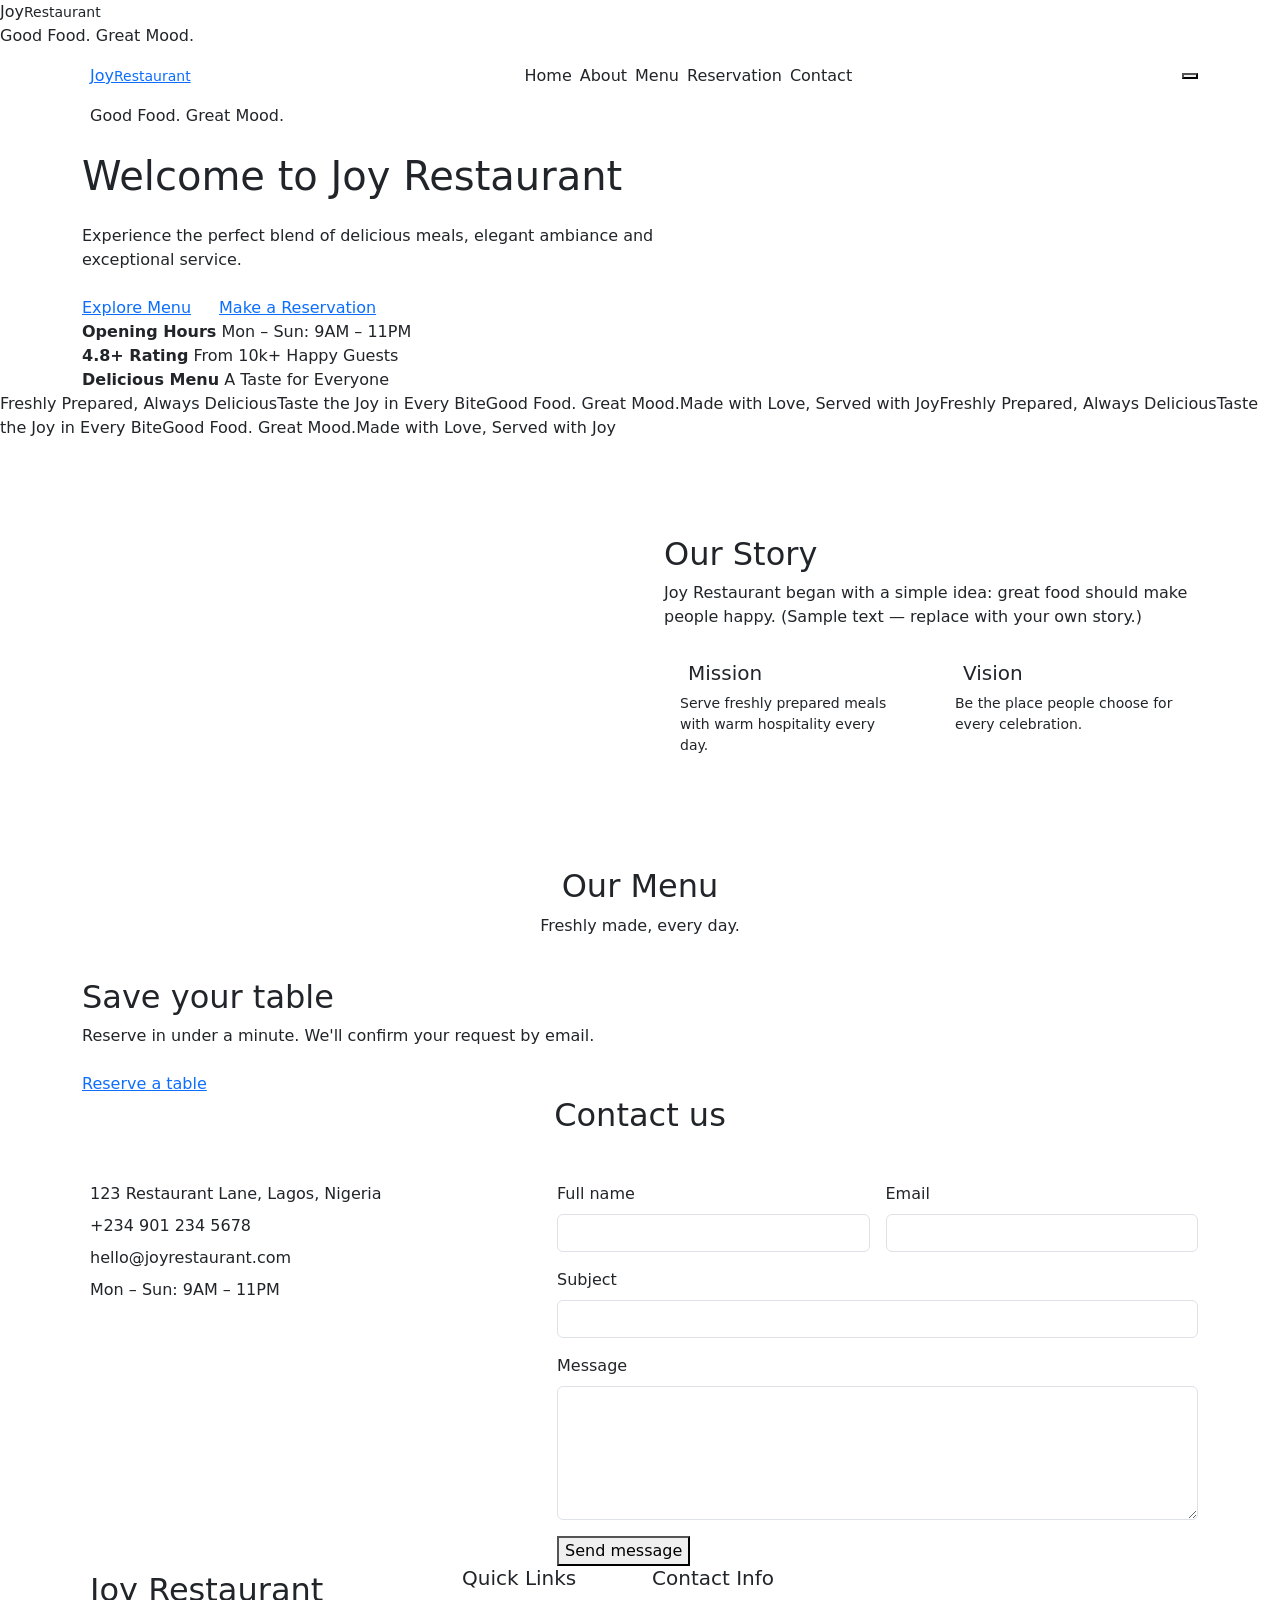
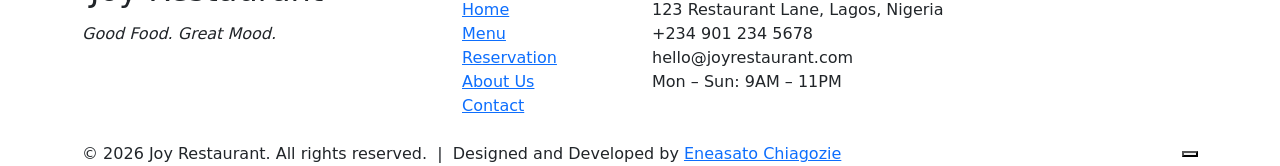
==== index.html @ 7072603d "Add files via upload" ====
<!DOCTYPE html>
<html lang="en" data-theme="dark">
<head>
<meta charset="UTF-8"><meta name="viewport" content="width=device-width, initial-scale=1">
<title>Joy Restaurant | Good Food. Great Mood.</title>
<meta name="description" content="Joy Restaurant serves freshly prepared Nigerian and continental meals in a warm, elegant setting. View our menu and reserve a table.">
<link href="https://fonts.googleapis.com/css2?family=DM+Sans:wght@400;500;700&family=Playfair+Display:ital,wght@0,600;0,800;1,700&display=swap" rel="stylesheet">
<link href="https://cdn.jsdelivr.net/npm/bootstrap@5.3.3/dist/css/bootstrap.min.css" rel="stylesheet">
<link href="https://cdn.jsdelivr.net/npm/@fortawesome/fontawesome-free@7.0.0/css/all.min.css" rel="stylesheet">
<link href="assets/css/style.css" rel="stylesheet">
</head>
<body>
<div id="preloader" role="status" aria-label="Loading"><div class="pl-inner"><div class="pl-orb"><i class="fa-solid fa-utensils"></i></div><div class="pl-word">Joy<small>Restaurant</small></div><div class="pl-bar"></div><div class="pl-tag">Good Food. Great Mood.</div></div></div>
<!-- START: PUBLIC NAVBAR -->
<nav class="joy-nav"><div class="container d-flex align-items-center justify-content-between py-2">
  <a href="index.html#home" class="brand"><i class="fa-solid fa-utensils me-2"></i>Joy<small>Restaurant</small></a>
  <ul class="navbar-nav flex-row gap-1 d-none d-lg-flex"><li class="nav-item"><a class="nav-link active" data-section="home" href="#home"><i class="fa-solid fa-house me-1"></i>Home</a></li><li class="nav-item"><a class="nav-link " data-section="about" href="#about"><i class="fa-solid fa-users me-1"></i>About</a></li><li class="nav-item"><a class="nav-link " data-section="menu" href="#menu"><i class="fa-solid fa-utensils me-1"></i>Menu</a></li><li class="nav-item"><a class="nav-link " data-section="reservation" href="reservation.html"><i class="fa-solid fa-calendar-check me-1"></i>Reservation</a></li><li class="nav-item"><a class="nav-link " data-section="contact" href="#contact"><i class="fa-solid fa-envelope me-1"></i>Contact</a></li></ul>
  <div class="d-flex gap-2">
    <button class="theme-toggle" aria-label="Toggle theme"><i class="fa-solid fa-lightbulb"></i></button>
    <button class="nav-burger d-lg-none" data-bs-toggle="offcanvas" data-bs-target="#mobileNav" aria-label="Open menu"><i class="fa-solid fa-bars"></i></button>
  </div></div></nav>
<div class="offcanvas offcanvas-end oc-panel" id="mobileNav" tabindex="-1" aria-label="Menu">
  <div class="oc-head"><a class="brand" href="index.html#home"><i class="fa-solid fa-utensils"></i>Joy<small>Restaurant</small></a>
    <button class="btn-close btn-close-white" data-bs-dismiss="offcanvas" aria-label="Close"></button></div>
  <div class="offcanvas-body d-flex flex-column"><nav class="oc-nav"><a class="oc-link active" data-section="home" href="#home"><i class="fa-solid fa-house"></i>Home<i class="fa-solid fa-chevron-right oc-arrow"></i></a><a class="oc-link " data-section="about" href="#about"><i class="fa-solid fa-users"></i>About<i class="fa-solid fa-chevron-right oc-arrow"></i></a><a class="oc-link " data-section="menu" href="#menu"><i class="fa-solid fa-utensils"></i>Menu<i class="fa-solid fa-chevron-right oc-arrow"></i></a><a class="oc-link " data-section="reservation" href="reservation.html"><i class="fa-solid fa-calendar-check"></i>Reservation<i class="fa-solid fa-chevron-right oc-arrow"></i></a><a class="oc-link " data-section="contact" href="#contact"><i class="fa-solid fa-envelope"></i>Contact<i class="fa-solid fa-chevron-right oc-arrow"></i></a></nav>
    <div class="oc-foot"><a class="btn-joy" href="reservation.html">Reserve a table</a>
      <div><i class="fa-regular fa-clock me-2 text-warning"></i>Mon – Sun: 9AM – 11PM</div><div><i class="fa-solid fa-phone me-2 text-warning"></i>+234 901 234 5678</div>
      <div class="social"><a href="#" aria-label="Facebook"><i class="fa-brands fa-facebook-f"></i></a><a href="#" aria-label="X"><i class="fa-brands fa-x-twitter"></i></a><a href="#" aria-label="Instagram"><i class="fa-brands fa-instagram"></i></a><a href="#" aria-label="YouTube"><i class="fa-brands fa-youtube"></i></a></div></div></div></div>
<!-- END: PUBLIC NAVBAR -->

<main>
<!-- HERO: put your food photo at assets/images/hero.jpg -->
<section class="hero" id="home"><div class="container"><div class="row"><div class="col-lg-7">
  <span class="tag"><i class="fa-solid fa-utensils me-2"></i>Good Food. Great Mood.</span>
  <h1 class="mt-4">Welcome to <span>Joy</span> Restaurant</h1>
  <p class="my-4">Experience the perfect blend of delicious meals, elegant ambiance and exceptional service.</p>
  <div class="d-flex flex-wrap gap-3"><a href="#menu" class="btn-joy">Explore Menu <i class="fa-solid fa-arrow-right ms-1"></i></a>
  <a href="reservation.html" class="btn-ghost"><i class="fa-solid fa-calendar-check me-2"></i>Make a Reservation</a></div>
  <!-- Demo highlights: replace with real details -->
  <div class="hero-stats"><div><i class="fa-regular fa-clock"></i><b>Opening Hours</b> Mon – Sun: 9AM – 11PM</div>
  <div><i class="fa-solid fa-star"></i><b>4.8+ Rating</b> From 10k+ Happy Guests</div>
  <div><i class="fa-solid fa-utensils"></i><b>Delicious Menu</b> A Taste for Everyone</div></div>
</div></div></div></section>
<!-- MARQUEE (track is duplicated so the loop is seamless) -->
<div class="marquee" aria-label="Promotions"><div class="marquee-track"><span>Freshly Prepared, Always Delicious</span><span><i class="fa-solid fa-star"></i></span><span>Taste the Joy in Every Bite</span><span><i class="fa-solid fa-star"></i></span><span>Good Food. Great Mood.</span><span><i class="fa-solid fa-star"></i></span><span>Made with Love, Served with Joy</span><span><i class="fa-solid fa-star"></i></span><span>Freshly Prepared, Always Delicious</span><span><i class="fa-solid fa-star"></i></span><span>Taste the Joy in Every Bite</span><span><i class="fa-solid fa-star"></i></span><span>Good Food. Great Mood.</span><span><i class="fa-solid fa-star"></i></span><span>Made with Love, Served with Joy</span><span><i class="fa-solid fa-star"></i></span></div></div>
<section id="about"><div class="container"><div class="row gy-4 gx-lg-5 align-items-center">
  <div class="col-lg-6 reveal"><div class="card-img rounded-4" style="aspect-ratio:5/4"><img src="assets/images/about.jpg" alt="Inside Joy Restaurant" loading="lazy" onerror="this.style.display='none'"></div></div>
  <div class="col-lg-6 reveal"><h2 class="sec-title">Our Story</h2>
   <p class="sec-sub">Joy Restaurant began with a simple idea: great food should make people happy. (Sample text — replace with your own story.)</p>
   <div class="row g-3"><div class="col-sm-6"><div class="card-joy p-3"><h3 class="h5"><i class="fa-solid fa-bullseye text-warning me-2"></i>Mission</h3><p class="sec-sub small mb-0">Serve freshly prepared meals with warm hospitality every day.</p></div></div>
   <div class="col-sm-6"><div class="card-joy p-3"><h3 class="h5"><i class="fa-solid fa-eye text-warning me-2"></i>Vision</h3><p class="sec-sub small mb-0">Be the place people choose for every celebration.</p></div></div></div></div>
</div></div></section>
<section id="menu" class="alt"><div class="container"><div class="text-center mb-4 reveal"><h2 class="sec-title">Our Menu</h2><p class="sec-sub">Freshly made, every day.</p><div id="menuFilters"></div></div>
  <div class="row g-4" id="menuGrid"></div><ul class="pagination justify-content-center mt-4" id="menuPager"></ul></div></section>
<section><div class="container reveal"><div class="cta-band"><h2 class="sec-title">Save your table</h2>
  <p class="mb-4">Reserve in under a minute. We'll confirm your request by email.</p><a class="btn-joy" href="reservation.html">Reserve a table</a></div></div></section>
<section id="contact" class="alt"><div class="container"><h2 class="sec-title text-center mb-5 reveal">Contact us</h2><div class="row g-4">
  <div class="col-lg-5 reveal"><ul class="list-unstyled sec-sub">
   <li class="mb-2"><i class="fa-solid fa-location-dot text-warning me-2"></i>123 Restaurant Lane, Lagos, Nigeria</li>
   <li class="mb-2"><i class="fa-solid fa-phone text-warning me-2"></i>+234 901 234 5678</li>
   <li class="mb-2"><i class="fa-solid fa-envelope text-warning me-2"></i>hello@joyrestaurant.com</li>
   <li class="mb-3"><i class="fa-regular fa-clock text-warning me-2"></i>Mon – Sun: 9AM – 11PM</li></ul>
   <!-- Replace the src with your real Google Maps embed URL -->
   <iframe class="map-frame" title="Map" loading="lazy" src="https://www.google.com/maps?q=Lagos,Nigeria&output=embed"></iframe></div>
  <div class="col-lg-7 reveal"><form id="contactForm" class="row g-3" novalidate>
   <div class="col-md-6"><label class="form-label" for="name">Full name</label><input class="form-control" id="name" name="name" type="text" ><div class="invalid-msg" data-err="name"></div></div><div class="col-md-6"><label class="form-label" for="email">Email</label><input class="form-control" id="email" name="email" type="email" ><div class="invalid-msg" data-err="email"></div></div><div class="col-12"><label class="form-label" for="subject">Subject</label><input class="form-control" id="subject" name="subject" type="text" ><div class="invalid-msg" data-err="subject"></div></div>
   <div class="col-12"><label class="form-label" for="message">Message</label><textarea class="form-control" id="message" name="message" rows="5"></textarea><div class="invalid-msg" data-err="message"></div></div>
   <div class="col-12"><button class="btn-joy" type="submit">Send message</button></div></form></div>
</div></div></section>
</main>
<!-- START: PUBLIC FOOTER -->
<div class="footer-wave on-alt" aria-hidden="true"></div>
<footer class="footer"><div class="container"><div class="row g-4">
  <div class="col-lg-4"><div class="brand fs-2 mb-2"><i class="fa-solid fa-utensils me-2"></i>Joy Restaurant</div>
    <p class="fst-italic mb-2">Good Food. Great Mood.</p>
    <p class="text-white-50">At Joy Restaurant we serve delicious meals made with passion, in a warm and elegant atmosphere.</p>
    <div class="social"><a href="#" aria-label="Facebook"><i class="fa-brands fa-facebook-f"></i></a><a href="#" aria-label="X"><i class="fa-brands fa-x-twitter"></i></a><a href="#" aria-label="Instagram"><i class="fa-brands fa-instagram"></i></a><a href="#" aria-label="YouTube"><i class="fa-brands fa-youtube"></i></a></div></div>
  <div class="col-6 col-lg-2"><h5>Quick Links</h5><ul class="list-unstyled">
    <li><a href="#home">Home</a></li><li><a href="#menu">Menu</a></li><li><a href="reservation.html">Reservation</a></li><li><a href="#about">About Us</a></li><li><a href="#contact">Contact</a></li></ul></div>
  <div class="col-lg-4"><h5>Contact Info</h5><ul class="list-unstyled">
    <li><i class="fa-solid fa-location-dot"></i>123 Restaurant Lane, Lagos, Nigeria</li>
    <li><i class="fa-solid fa-phone"></i>+234 901 234 5678</li>
    <li><i class="fa-solid fa-envelope"></i>hello@joyrestaurant.com</li>
    <li><i class="fa-regular fa-clock"></i>Mon – Sun: 9AM – 11PM</li></ul>
    <a class="btn-ghost text-white" href="#contact"><i class="fa-solid fa-location-dot me-1"></i>View on Map</a></div>
  <div class="col-lg-2 d-flex align-items-center"><p class="brand fs-3 fst-italic text-white">Dine · Relax · Enjoy</p></div>
</div>
<div class="footer-bar d-flex flex-wrap justify-content-between align-items-center gap-3">
  <span>© 2026 Joy Restaurant. All rights reserved. &nbsp;|&nbsp; Designed and Developed by
   <a class="credit" href="#" target="_blank" rel="noopener">Eneasato Chiagozie <i class="fa-solid fa-arrow-up-right-from-square small"></i></a></span>
  <button class="to-top" id="toTop" aria-label="Back to top"><i class="fa-solid fa-chevron-up"></i></button></div>
</div></footer>
<!-- END: PUBLIC FOOTER -->
<div id="toastBox" aria-live="polite"></div>
<script src="https://cdn.jsdelivr.net/npm/bootstrap@5.3.3/dist/js/bootstrap.bundle.min.js"></script>
<script src="assets/js/data.js"></script><script src="assets/js/api.js"></script><script src="assets/js/main.js"></script>
</body></html>
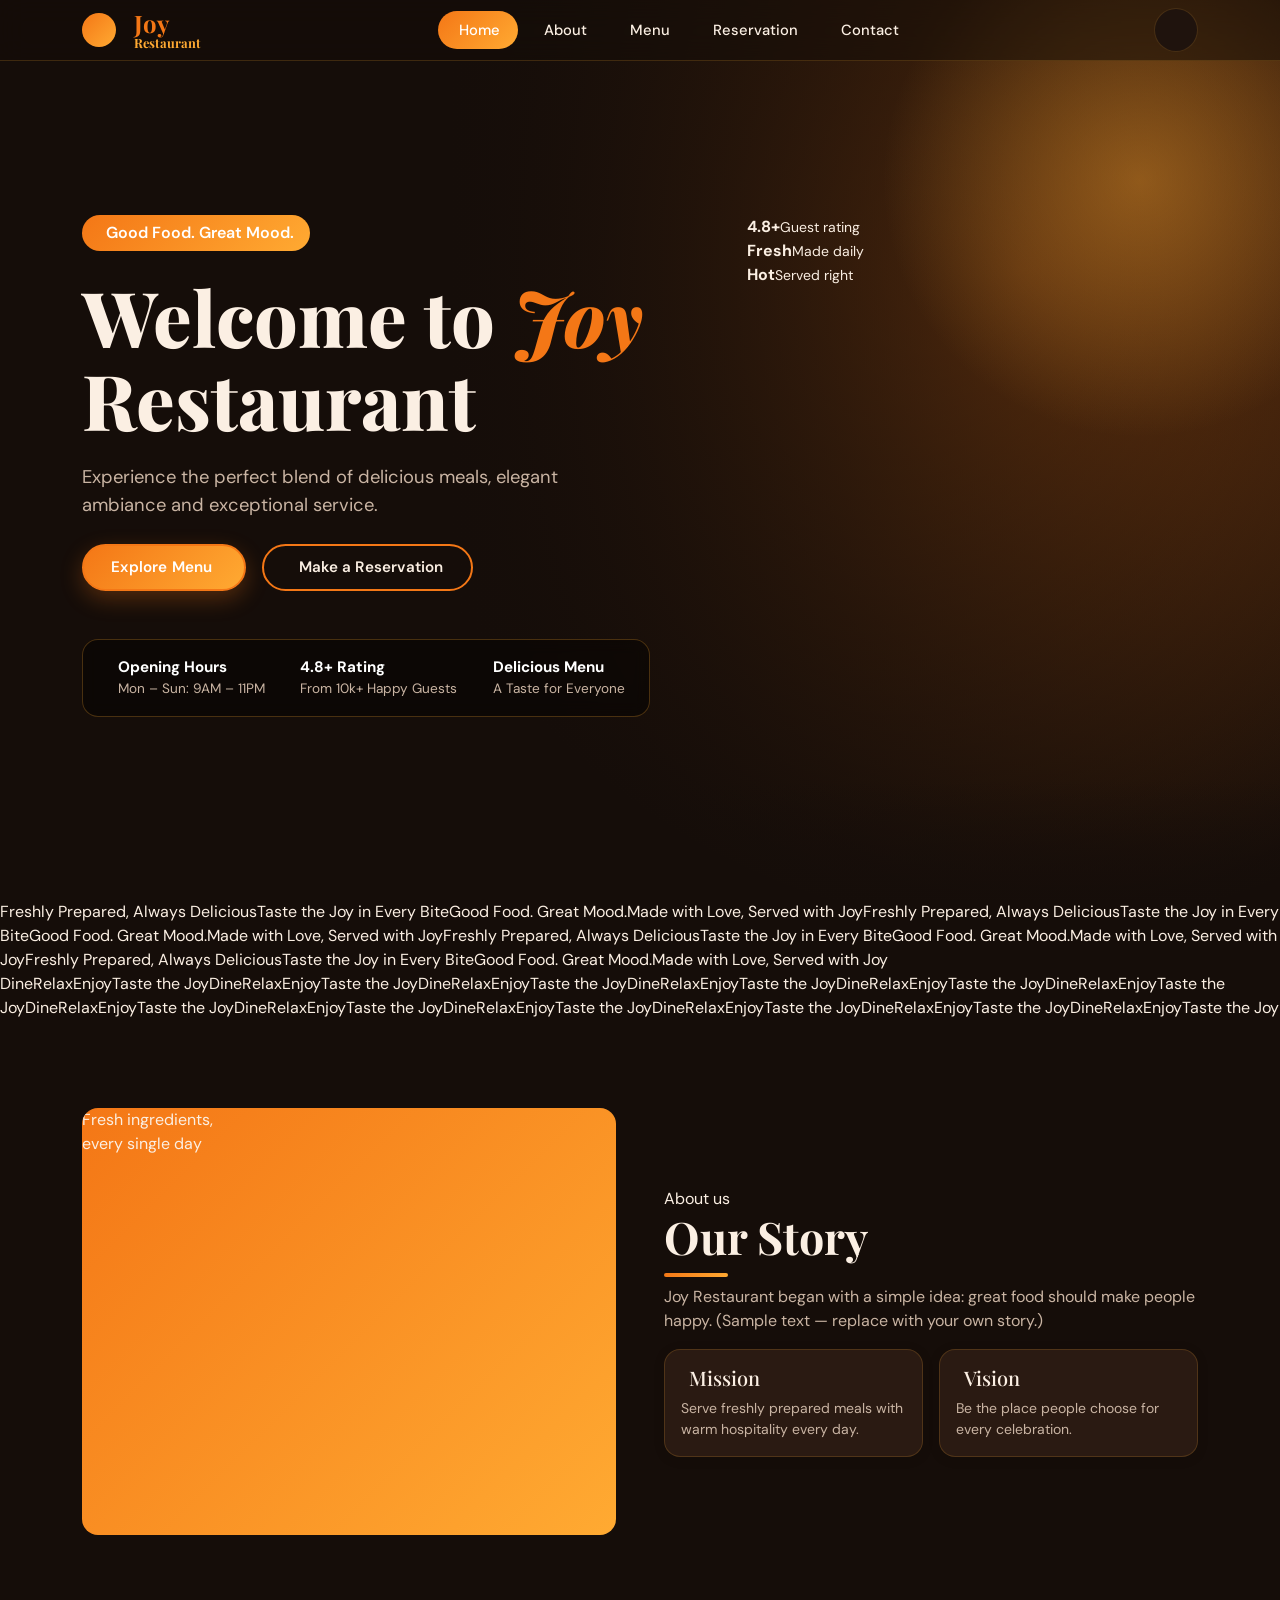
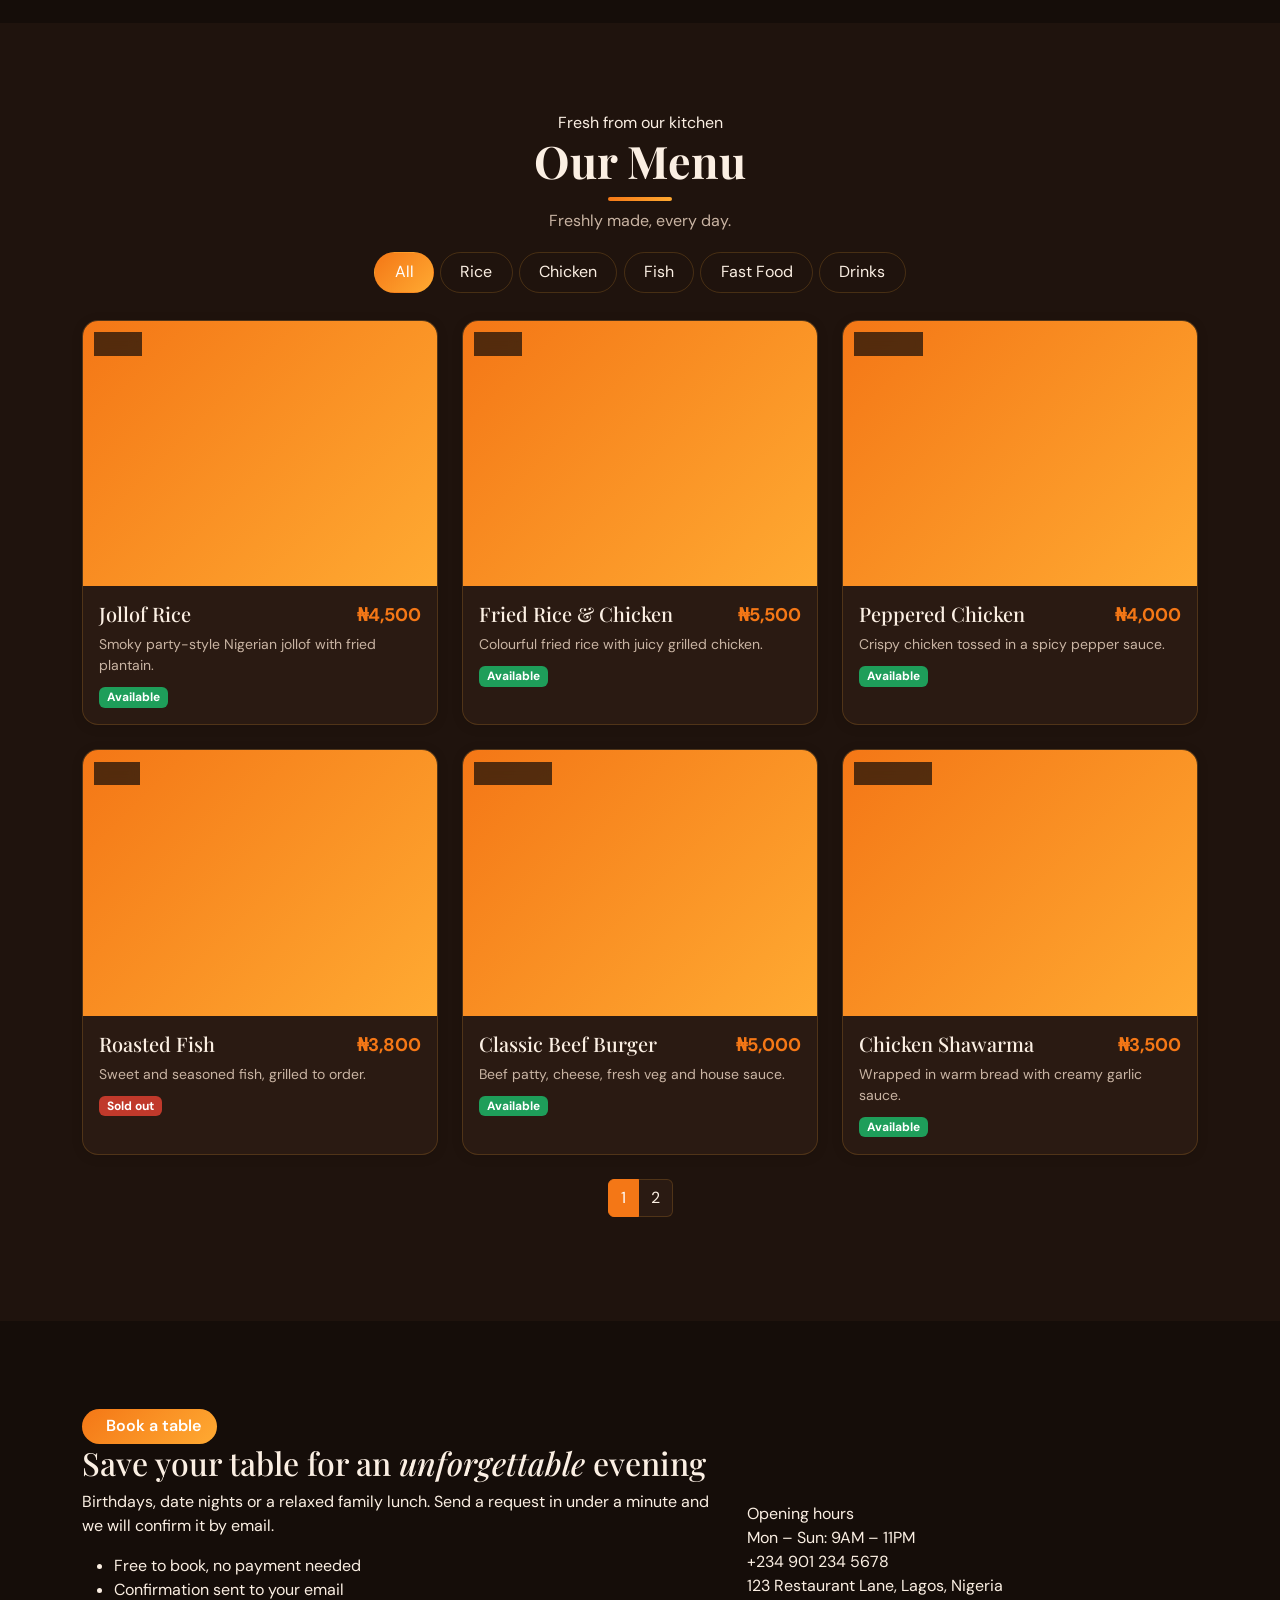
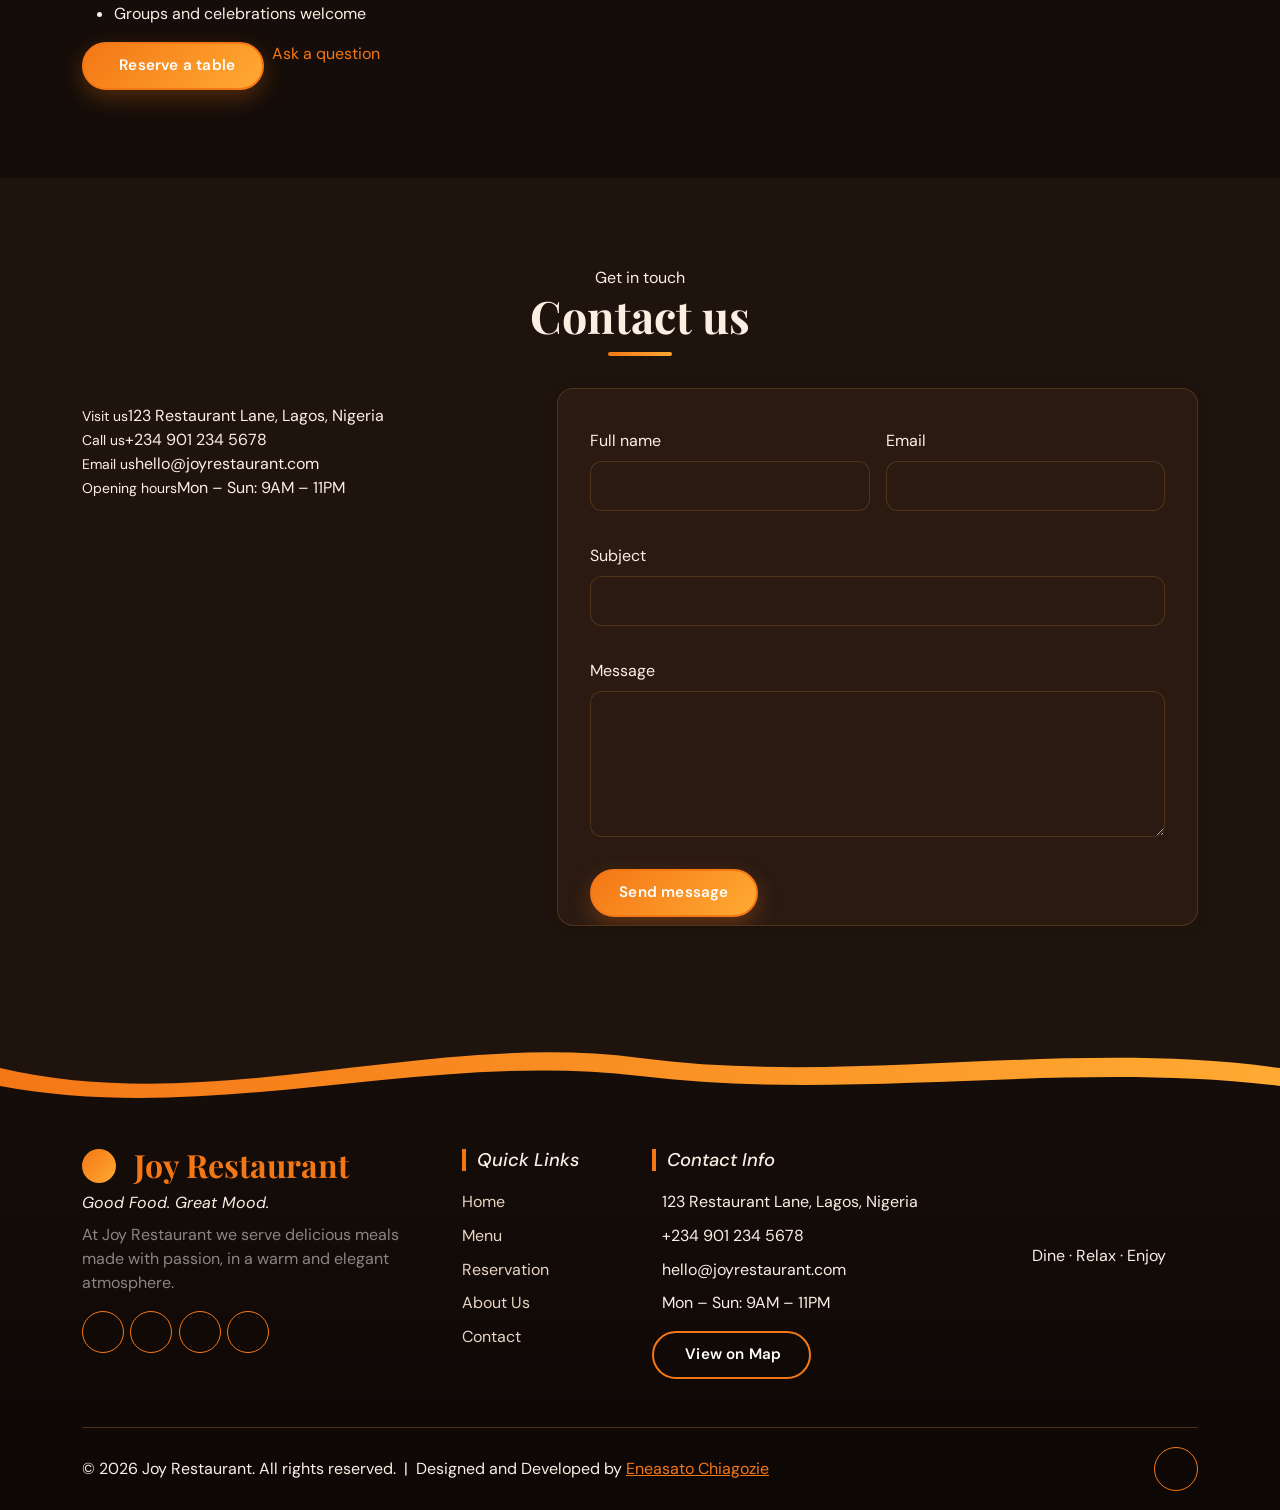
==== commit fd4c3dbe: "Add files via upload" ====
--- a/index.html
+++ b/index.html
@@ -2,6 +2,14 @@
 <html lang="en" data-theme="dark">
 <head>
 <meta charset="UTF-8"><meta name="viewport" content="width=device-width, initial-scale=1">
+<link rel="icon" type="image/svg+xml" href="assets/images/favicon.svg">
+<link rel="icon" type="image/png" sizes="32x32" href="assets/images/favicon-32.png">
+<link rel="icon" type="image/png" sizes="16x16" href="assets/images/favicon-16.png">
+<link rel="shortcut icon" href="favicon.ico">
+<link rel="apple-touch-icon" href="assets/images/apple-touch-icon.png">
+<link rel="manifest" href="assets/images/site.webmanifest">
+<meta name="theme-color" content="#F47716">
+
 <title>Joy Restaurant | Good Food. Great Mood.</title>
 <meta name="description" content="Joy Restaurant serves freshly prepared Nigerian and continental meals in a warm, elegant setting. View our menu and reserve a table.">
 <link href="https://fonts.googleapis.com/css2?family=DM+Sans:wght@400;500;700&family=Playfair+Display:ital,wght@0,600;0,800;1,700&display=swap" rel="stylesheet">
@@ -24,45 +32,65 @@
     <button class="btn-close btn-close-white" data-bs-dismiss="offcanvas" aria-label="Close"></button></div>
   <div class="offcanvas-body d-flex flex-column"><nav class="oc-nav"><a class="oc-link active" data-section="home" href="#home"><i class="fa-solid fa-house"></i>Home<i class="fa-solid fa-chevron-right oc-arrow"></i></a><a class="oc-link " data-section="about" href="#about"><i class="fa-solid fa-users"></i>About<i class="fa-solid fa-chevron-right oc-arrow"></i></a><a class="oc-link " data-section="menu" href="#menu"><i class="fa-solid fa-utensils"></i>Menu<i class="fa-solid fa-chevron-right oc-arrow"></i></a><a class="oc-link " data-section="reservation" href="reservation.html"><i class="fa-solid fa-calendar-check"></i>Reservation<i class="fa-solid fa-chevron-right oc-arrow"></i></a><a class="oc-link " data-section="contact" href="#contact"><i class="fa-solid fa-envelope"></i>Contact<i class="fa-solid fa-chevron-right oc-arrow"></i></a></nav>
     <div class="oc-foot"><a class="btn-joy" href="reservation.html">Reserve a table</a>
-      <div><i class="fa-regular fa-clock me-2 text-warning"></i>Mon – Sun: 9AM – 11PM</div><div><i class="fa-solid fa-phone me-2 text-warning"></i>+234 901 234 5678</div>
-      <div class="social"><a href="#" aria-label="Facebook"><i class="fa-brands fa-facebook-f"></i></a><a href="#" aria-label="X"><i class="fa-brands fa-x-twitter"></i></a><a href="#" aria-label="Instagram"><i class="fa-brands fa-instagram"></i></a><a href="#" aria-label="YouTube"><i class="fa-brands fa-youtube"></i></a></div></div></div></div>
+      <div><i class="fa-regular fa-clock me-2 text-warning"></i><span data-setting="hours">Mon – Sun: 9AM – 11PM</span></div><div><i class="fa-solid fa-phone me-2 text-warning"></i><span data-setting="phone">+234 901 234 5678</span></div>
+      <div class="social"><a href="#" data-social="facebook" aria-label="Facebook"><i class="fa-brands fa-facebook-f"></i></a><a href="#" data-social="x" aria-label="X"><i class="fa-brands fa-x-twitter"></i></a><a href="#" data-social="instagram" aria-label="Instagram"><i class="fa-brands fa-instagram"></i></a><a href="#" data-social="youtube" aria-label="YouTube"><i class="fa-brands fa-youtube"></i></a></div></div></div></div>
 <!-- END: PUBLIC NAVBAR -->
 
 <main>
 <!-- HERO: put your food photo at assets/images/hero.jpg -->
 <section class="hero" id="home"><div class="container"><div class="row"><div class="col-lg-7">
-  <span class="tag"><i class="fa-solid fa-utensils me-2"></i>Good Food. Great Mood.</span>
+  <span class="tag"><i class="fa-solid fa-utensils me-2"></i><span data-setting="tagline">Good Food. Great Mood.</span></span>
   <h1 class="mt-4">Welcome to <span>Joy</span> Restaurant</h1>
   <p class="my-4">Experience the perfect blend of delicious meals, elegant ambiance and exceptional service.</p>
   <div class="d-flex flex-wrap gap-3"><a href="#menu" class="btn-joy">Explore Menu <i class="fa-solid fa-arrow-right ms-1"></i></a>
   <a href="reservation.html" class="btn-ghost"><i class="fa-solid fa-calendar-check me-2"></i>Make a Reservation</a></div>
   <!-- Demo highlights: replace with real details -->
-  <div class="hero-stats"><div><i class="fa-regular fa-clock"></i><b>Opening Hours</b> Mon – Sun: 9AM – 11PM</div>
+  <div class="hero-stats"><div><i class="fa-regular fa-clock"></i><b>Opening Hours</b> <span data-setting="hours">Mon – Sun: 9AM – 11PM</span></div>
   <div><i class="fa-solid fa-star"></i><b>4.8+ Rating</b> From 10k+ Happy Guests</div>
   <div><i class="fa-solid fa-utensils"></i><b>Delicious Menu</b> A Taste for Everyone</div></div>
+</div>
+<div class="col-lg-5 d-none d-lg-block">
+  <!-- Hero visual: shows a styled plate until you add assets/images/hero-dish.png (round or transparent PNG of your best dish) -->
+  <div class="hero-visual" aria-hidden="true"><div class="hv-ring r1"></div><div class="hv-ring r2"></div>
+    <div class="hv-plate"><i class="fa-solid fa-utensils"></i><img src="assets/images/hero-dish.png" alt="" onerror="this.remove()"></div>
+    <div class="hv-chip c1"><i class="fa-solid fa-star"></i><b>4.8+</b><small>Guest rating</small></div>
+    <div class="hv-chip c2"><i class="fa-solid fa-leaf"></i><b>Fresh</b><small>Made daily</small></div>
+    <div class="hv-chip c3"><i class="fa-solid fa-fire-burner"></i><b>Hot</b><small>Served right</small></div></div></div>
+</div></div></section>
+<!-- PROMO MARQUEE: two crossing ribbons. Pure CSS; each track repeats its content so the loop never shows a gap. -->
+<div class="ribbons" aria-label="Promotions">
+  <div class="ribbon ribbon-a"><div class="ribbon-track"><span class="rb-item">Freshly Prepared, Always Delicious</span><span class="rb-dot"><i class="fa-solid fa-utensils"></i></span><span class="rb-item">Taste the Joy in Every Bite</span><span class="rb-dot"><i class="fa-solid fa-utensils"></i></span><span class="rb-item">Good Food. Great Mood.</span><span class="rb-dot"><i class="fa-solid fa-utensils"></i></span><span class="rb-item">Made with Love, Served with Joy</span><span class="rb-dot"><i class="fa-solid fa-utensils"></i></span><span class="rb-item">Freshly Prepared, Always Delicious</span><span class="rb-dot"><i class="fa-solid fa-utensils"></i></span><span class="rb-item">Taste the Joy in Every Bite</span><span class="rb-dot"><i class="fa-solid fa-utensils"></i></span><span class="rb-item">Good Food. Great Mood.</span><span class="rb-dot"><i class="fa-solid fa-utensils"></i></span><span class="rb-item">Made with Love, Served with Joy</span><span class="rb-dot"><i class="fa-solid fa-utensils"></i></span><span class="rb-item">Freshly Prepared, Always Delicious</span><span class="rb-dot"><i class="fa-solid fa-utensils"></i></span><span class="rb-item">Taste the Joy in Every Bite</span><span class="rb-dot"><i class="fa-solid fa-utensils"></i></span><span class="rb-item">Good Food. Great Mood.</span><span class="rb-dot"><i class="fa-solid fa-utensils"></i></span><span class="rb-item">Made with Love, Served with Joy</span><span class="rb-dot"><i class="fa-solid fa-utensils"></i></span><span class="rb-item">Freshly Prepared, Always Delicious</span><span class="rb-dot"><i class="fa-solid fa-utensils"></i></span><span class="rb-item">Taste the Joy in Every Bite</span><span class="rb-dot"><i class="fa-solid fa-utensils"></i></span><span class="rb-item">Good Food. Great Mood.</span><span class="rb-dot"><i class="fa-solid fa-utensils"></i></span><span class="rb-item">Made with Love, Served with Joy</span><span class="rb-dot"><i class="fa-solid fa-utensils"></i></span></div></div>
+  <div class="ribbon ribbon-b" aria-hidden="true"><div class="ribbon-track rev"><span class="rb-item">Dine</span><span class="rb-dot"><i class="fa-solid fa-utensils"></i></span><span class="rb-item">Relax</span><span class="rb-dot"><i class="fa-solid fa-utensils"></i></span><span class="rb-item">Enjoy</span><span class="rb-dot"><i class="fa-solid fa-utensils"></i></span><span class="rb-item">Taste the Joy</span><span class="rb-dot"><i class="fa-solid fa-utensils"></i></span><span class="rb-item">Dine</span><span class="rb-dot"><i class="fa-solid fa-utensils"></i></span><span class="rb-item">Relax</span><span class="rb-dot"><i class="fa-solid fa-utensils"></i></span><span class="rb-item">Enjoy</span><span class="rb-dot"><i class="fa-solid fa-utensils"></i></span><span class="rb-item">Taste the Joy</span><span class="rb-dot"><i class="fa-solid fa-utensils"></i></span><span class="rb-item">Dine</span><span class="rb-dot"><i class="fa-solid fa-utensils"></i></span><span class="rb-item">Relax</span><span class="rb-dot"><i class="fa-solid fa-utensils"></i></span><span class="rb-item">Enjoy</span><span class="rb-dot"><i class="fa-solid fa-utensils"></i></span><span class="rb-item">Taste the Joy</span><span class="rb-dot"><i class="fa-solid fa-utensils"></i></span><span class="rb-item">Dine</span><span class="rb-dot"><i class="fa-solid fa-utensils"></i></span><span class="rb-item">Relax</span><span class="rb-dot"><i class="fa-solid fa-utensils"></i></span><span class="rb-item">Enjoy</span><span class="rb-dot"><i class="fa-solid fa-utensils"></i></span><span class="rb-item">Taste the Joy</span><span class="rb-dot"><i class="fa-solid fa-utensils"></i></span><span class="rb-item">Dine</span><span class="rb-dot"><i class="fa-solid fa-utensils"></i></span><span class="rb-item">Relax</span><span class="rb-dot"><i class="fa-solid fa-utensils"></i></span><span class="rb-item">Enjoy</span><span class="rb-dot"><i class="fa-solid fa-utensils"></i></span><span class="rb-item">Taste the Joy</span><span class="rb-dot"><i class="fa-solid fa-utensils"></i></span><span class="rb-item">Dine</span><span class="rb-dot"><i class="fa-solid fa-utensils"></i></span><span class="rb-item">Relax</span><span class="rb-dot"><i class="fa-solid fa-utensils"></i></span><span class="rb-item">Enjoy</span><span class="rb-dot"><i class="fa-solid fa-utensils"></i></span><span class="rb-item">Taste the Joy</span><span class="rb-dot"><i class="fa-solid fa-utensils"></i></span><span class="rb-item">Dine</span><span class="rb-dot"><i class="fa-solid fa-utensils"></i></span><span class="rb-item">Relax</span><span class="rb-dot"><i class="fa-solid fa-utensils"></i></span><span class="rb-item">Enjoy</span><span class="rb-dot"><i class="fa-solid fa-utensils"></i></span><span class="rb-item">Taste the Joy</span><span class="rb-dot"><i class="fa-solid fa-utensils"></i></span><span class="rb-item">Dine</span><span class="rb-dot"><i class="fa-solid fa-utensils"></i></span><span class="rb-item">Relax</span><span class="rb-dot"><i class="fa-solid fa-utensils"></i></span><span class="rb-item">Enjoy</span><span class="rb-dot"><i class="fa-solid fa-utensils"></i></span><span class="rb-item">Taste the Joy</span><span class="rb-dot"><i class="fa-solid fa-utensils"></i></span><span class="rb-item">Dine</span><span class="rb-dot"><i class="fa-solid fa-utensils"></i></span><span class="rb-item">Relax</span><span class="rb-dot"><i class="fa-solid fa-utensils"></i></span><span class="rb-item">Enjoy</span><span class="rb-dot"><i class="fa-solid fa-utensils"></i></span><span class="rb-item">Taste the Joy</span><span class="rb-dot"><i class="fa-solid fa-utensils"></i></span><span class="rb-item">Dine</span><span class="rb-dot"><i class="fa-solid fa-utensils"></i></span><span class="rb-item">Relax</span><span class="rb-dot"><i class="fa-solid fa-utensils"></i></span><span class="rb-item">Enjoy</span><span class="rb-dot"><i class="fa-solid fa-utensils"></i></span><span class="rb-item">Taste the Joy</span><span class="rb-dot"><i class="fa-solid fa-utensils"></i></span><span class="rb-item">Dine</span><span class="rb-dot"><i class="fa-solid fa-utensils"></i></span><span class="rb-item">Relax</span><span class="rb-dot"><i class="fa-solid fa-utensils"></i></span><span class="rb-item">Enjoy</span><span class="rb-dot"><i class="fa-solid fa-utensils"></i></span><span class="rb-item">Taste the Joy</span><span class="rb-dot"><i class="fa-solid fa-utensils"></i></span><span class="rb-item">Dine</span><span class="rb-dot"><i class="fa-solid fa-utensils"></i></span><span class="rb-item">Relax</span><span class="rb-dot"><i class="fa-solid fa-utensils"></i></span><span class="rb-item">Enjoy</span><span class="rb-dot"><i class="fa-solid fa-utensils"></i></span><span class="rb-item">Taste the Joy</span><span class="rb-dot"><i class="fa-solid fa-utensils"></i></span></div></div>
+</div>
+<section id="about"><div class="container"><div class="row gy-4 gx-lg-5 align-items-center">
+  <div class="col-lg-6 reveal"><div class="card-img rounded-4" style="aspect-ratio:5/4"><img src="assets/images/about.jpg" alt="Inside Joy Restaurant" loading="lazy" onerror="this.style.display='none'"><div class="about-badge"><i class="fa-solid fa-leaf"></i><span>Fresh ingredients,<br>every single day</span></div></div></div>
+  <div class="col-lg-6 reveal"><span class="eyebrow">About us</span><h2 class="sec-title">Our Story</h2>
+   <p class="sec-sub" data-setting="story">Joy Restaurant began with a simple idea: great food should make people happy. (Sample text — replace with your own story.)</p>
+   <div class="row g-3"><div class="col-sm-6"><div class="card-joy p-3"><h3 class="h5"><i class="fa-solid fa-bullseye text-warning me-2"></i>Mission</h3><p class="sec-sub small mb-0" data-setting="mission">Serve freshly prepared meals with warm hospitality every day.</p></div></div>
+   <div class="col-sm-6"><div class="card-joy p-3"><h3 class="h5"><i class="fa-solid fa-eye text-warning me-2"></i>Vision</h3><p class="sec-sub small mb-0" data-setting="vision">Be the place people choose for every celebration.</p></div></div></div></div>
+</div></div></section>
+<section id="menu" class="alt"><div class="container"><div class="text-center mb-4 reveal"><span class="eyebrow">Fresh from our kitchen</span><h2 class="sec-title">Our Menu</h2><p class="sec-sub">Freshly made, every day.</p><div id="menuFilters"></div></div>
+  <div class="row g-4" id="menuGrid"></div><ul class="pagination justify-content-center mt-4" id="menuPager"></ul></div></section>
+<!-- RESERVE A TABLE -->
+<section id="reserve" class="reserve-sec"><div class="container reveal"><div class="reserve-card"><div class="row align-items-center g-4">
+  <div class="col-lg-7"><span class="tag"><i class="fa-regular fa-calendar-check me-2"></i>Book a table</span>
+    <h2 class="rs-title">Save your table for an <em>unforgettable</em> evening</h2>
+    <p class="rs-text">Birthdays, date nights or a relaxed family lunch. Send a request in under a minute and we will confirm it by email.</p>
+    <ul class="rs-points"><li><i class="fa-solid fa-circle-check"></i>Free to book, no payment needed</li><li><i class="fa-solid fa-circle-check"></i>Confirmation sent to your email</li><li><i class="fa-solid fa-circle-check"></i>Groups and celebrations welcome</li></ul>
+    <div class="d-flex flex-wrap gap-2"><a class="btn-joy" href="reservation.html"><i class="fa-solid fa-calendar-check me-2"></i>Reserve a table</a><a class="btn-ghost-light" href="#contact">Ask a question</a></div></div>
+  <div class="col-lg-5"><div class="rs-glass"><div class="rs-label">Opening hours</div><div class="rs-hours" data-setting="hours">Mon – Sun: 9AM – 11PM</div>
+    <div class="rs-row"><i class="fa-solid fa-phone"></i><span data-setting="phone">+234 901 234 5678</span></div>
+    <div class="rs-row"><i class="fa-solid fa-location-dot"></i><span data-setting="address">123 Restaurant Lane, Lagos, Nigeria</span></div></div></div>
 </div></div></div></section>
-<!-- MARQUEE (track is duplicated so the loop is seamless) -->
-<div class="marquee" aria-label="Promotions"><div class="marquee-track"><span>Freshly Prepared, Always Delicious</span><span><i class="fa-solid fa-star"></i></span><span>Taste the Joy in Every Bite</span><span><i class="fa-solid fa-star"></i></span><span>Good Food. Great Mood.</span><span><i class="fa-solid fa-star"></i></span><span>Made with Love, Served with Joy</span><span><i class="fa-solid fa-star"></i></span><span>Freshly Prepared, Always Delicious</span><span><i class="fa-solid fa-star"></i></span><span>Taste the Joy in Every Bite</span><span><i class="fa-solid fa-star"></i></span><span>Good Food. Great Mood.</span><span><i class="fa-solid fa-star"></i></span><span>Made with Love, Served with Joy</span><span><i class="fa-solid fa-star"></i></span></div></div>
-<section id="about"><div class="container"><div class="row gy-4 gx-lg-5 align-items-center">
-  <div class="col-lg-6 reveal"><div class="card-img rounded-4" style="aspect-ratio:5/4"><img src="assets/images/about.jpg" alt="Inside Joy Restaurant" loading="lazy" onerror="this.style.display='none'"></div></div>
-  <div class="col-lg-6 reveal"><h2 class="sec-title">Our Story</h2>
-   <p class="sec-sub">Joy Restaurant began with a simple idea: great food should make people happy. (Sample text — replace with your own story.)</p>
-   <div class="row g-3"><div class="col-sm-6"><div class="card-joy p-3"><h3 class="h5"><i class="fa-solid fa-bullseye text-warning me-2"></i>Mission</h3><p class="sec-sub small mb-0">Serve freshly prepared meals with warm hospitality every day.</p></div></div>
-   <div class="col-sm-6"><div class="card-joy p-3"><h3 class="h5"><i class="fa-solid fa-eye text-warning me-2"></i>Vision</h3><p class="sec-sub small mb-0">Be the place people choose for every celebration.</p></div></div></div></div>
-</div></div></section>
-<section id="menu" class="alt"><div class="container"><div class="text-center mb-4 reveal"><h2 class="sec-title">Our Menu</h2><p class="sec-sub">Freshly made, every day.</p><div id="menuFilters"></div></div>
-  <div class="row g-4" id="menuGrid"></div><ul class="pagination justify-content-center mt-4" id="menuPager"></ul></div></section>
-<section><div class="container reveal"><div class="cta-band"><h2 class="sec-title">Save your table</h2>
-  <p class="mb-4">Reserve in under a minute. We'll confirm your request by email.</p><a class="btn-joy" href="reservation.html">Reserve a table</a></div></div></section>
-<section id="contact" class="alt"><div class="container"><h2 class="sec-title text-center mb-5 reveal">Contact us</h2><div class="row g-4">
-  <div class="col-lg-5 reveal"><ul class="list-unstyled sec-sub">
-   <li class="mb-2"><i class="fa-solid fa-location-dot text-warning me-2"></i>123 Restaurant Lane, Lagos, Nigeria</li>
-   <li class="mb-2"><i class="fa-solid fa-phone text-warning me-2"></i>+234 901 234 5678</li>
-   <li class="mb-2"><i class="fa-solid fa-envelope text-warning me-2"></i>hello@joyrestaurant.com</li>
-   <li class="mb-3"><i class="fa-regular fa-clock text-warning me-2"></i>Mon – Sun: 9AM – 11PM</li></ul>
+<section id="contact" class="alt"><div class="container"><div class="text-center"><span class="eyebrow">Get in touch</span></div><h2 class="sec-title text-center mb-5 reveal">Contact us</h2><div class="row g-4">
+  <div class="col-lg-5 reveal"><div class="contact-tiles">
+   <div class="ct"><i class="fa-solid fa-location-dot"></i><div><small>Visit us</small><span data-setting="address">123 Restaurant Lane, Lagos, Nigeria</span></div></div>
+   <div class="ct"><i class="fa-solid fa-phone"></i><div><small>Call us</small><span data-setting="phone">+234 901 234 5678</span></div></div>
+   <div class="ct"><i class="fa-solid fa-envelope"></i><div><small>Email us</small><span data-setting="email">hello@joyrestaurant.com</span></div></div>
+   <div class="ct"><i class="fa-regular fa-clock"></i><div><small>Opening hours</small><span data-setting="hours">Mon – Sun: 9AM – 11PM</span></div></div></div>
    <!-- Replace the src with your real Google Maps embed URL -->
-   <iframe class="map-frame" title="Map" loading="lazy" src="https://www.google.com/maps?q=Lagos,Nigeria&output=embed"></iframe></div>
-  <div class="col-lg-7 reveal"><form id="contactForm" class="row g-3" novalidate>
+   <iframe class="map-frame" data-map title="Map" loading="lazy" src="https://www.google.com/maps?q=Lagos,Nigeria&output=embed"></iframe></div>
+  <div class="col-lg-7 reveal"><form id="contactForm" class="row g-3 card-joy p-3 p-sm-4" novalidate>
    <div class="col-md-6"><label class="form-label" for="name">Full name</label><input class="form-control" id="name" name="name" type="text" ><div class="invalid-msg" data-err="name"></div></div><div class="col-md-6"><label class="form-label" for="email">Email</label><input class="form-control" id="email" name="email" type="email" ><div class="invalid-msg" data-err="email"></div></div><div class="col-12"><label class="form-label" for="subject">Subject</label><input class="form-control" id="subject" name="subject" type="text" ><div class="invalid-msg" data-err="subject"></div></div>
    <div class="col-12"><label class="form-label" for="message">Message</label><textarea class="form-control" id="message" name="message" rows="5"></textarea><div class="invalid-msg" data-err="message"></div></div>
    <div class="col-12"><button class="btn-joy" type="submit">Send message</button></div></form></div>
@@ -72,18 +100,18 @@
 <div class="footer-wave on-alt" aria-hidden="true"></div>
 <footer class="footer"><div class="container"><div class="row g-4">
   <div class="col-lg-4"><div class="brand fs-2 mb-2"><i class="fa-solid fa-utensils me-2"></i>Joy Restaurant</div>
-    <p class="fst-italic mb-2">Good Food. Great Mood.</p>
+    <p class="fst-italic mb-2" data-setting="tagline">Good Food. Great Mood.</p>
     <p class="text-white-50">At Joy Restaurant we serve delicious meals made with passion, in a warm and elegant atmosphere.</p>
-    <div class="social"><a href="#" aria-label="Facebook"><i class="fa-brands fa-facebook-f"></i></a><a href="#" aria-label="X"><i class="fa-brands fa-x-twitter"></i></a><a href="#" aria-label="Instagram"><i class="fa-brands fa-instagram"></i></a><a href="#" aria-label="YouTube"><i class="fa-brands fa-youtube"></i></a></div></div>
+    <div class="social"><a href="#" data-social="facebook" aria-label="Facebook"><i class="fa-brands fa-facebook-f"></i></a><a href="#" data-social="x" aria-label="X"><i class="fa-brands fa-x-twitter"></i></a><a href="#" data-social="instagram" aria-label="Instagram"><i class="fa-brands fa-instagram"></i></a><a href="#" data-social="youtube" aria-label="YouTube"><i class="fa-brands fa-youtube"></i></a></div></div>
   <div class="col-6 col-lg-2"><h5>Quick Links</h5><ul class="list-unstyled">
     <li><a href="#home">Home</a></li><li><a href="#menu">Menu</a></li><li><a href="reservation.html">Reservation</a></li><li><a href="#about">About Us</a></li><li><a href="#contact">Contact</a></li></ul></div>
   <div class="col-lg-4"><h5>Contact Info</h5><ul class="list-unstyled">
-    <li><i class="fa-solid fa-location-dot"></i>123 Restaurant Lane, Lagos, Nigeria</li>
-    <li><i class="fa-solid fa-phone"></i>+234 901 234 5678</li>
-    <li><i class="fa-solid fa-envelope"></i>hello@joyrestaurant.com</li>
-    <li><i class="fa-regular fa-clock"></i>Mon – Sun: 9AM – 11PM</li></ul>
+    <li><i class="fa-solid fa-location-dot"></i><span data-setting="address">123 Restaurant Lane, Lagos, Nigeria</span></li>
+    <li><i class="fa-solid fa-phone"></i><span data-setting="phone">+234 901 234 5678</span></li>
+    <li><i class="fa-solid fa-envelope"></i><span data-setting="email">hello@joyrestaurant.com</span></li>
+    <li><i class="fa-regular fa-clock"></i><span data-setting="hours">Mon – Sun: 9AM – 11PM</span></li></ul>
     <a class="btn-ghost text-white" href="#contact"><i class="fa-solid fa-location-dot me-1"></i>View on Map</a></div>
-  <div class="col-lg-2 d-flex align-items-center"><p class="brand fs-3 fst-italic text-white">Dine · Relax · Enjoy</p></div>
+  <div class="col-lg-2 d-flex align-items-center"><p class="foot-motto">Dine · Relax · Enjoy</p></div>
 </div>
 <div class="footer-bar d-flex flex-wrap justify-content-between align-items-center gap-3">
   <span>© 2026 Joy Restaurant. All rights reserved. &nbsp;|&nbsp; Designed and Developed by
@@ -93,5 +121,5 @@
 <!-- END: PUBLIC FOOTER -->
 <div id="toastBox" aria-live="polite"></div>
 <script src="https://cdn.jsdelivr.net/npm/bootstrap@5.3.3/dist/js/bootstrap.bundle.min.js"></script>
-<script src="assets/js/data.js"></script><script src="assets/js/api.js"></script><script src="assets/js/main.js"></script>
+<script src="assets/js/data.js"></script><script src="assets/js/api.js"></script><script src="assets/js/main.js"></script><script src="assets/js/site-settings.js"></script>
 </body></html>
--- a/assets/css/style.css
+++ b/assets/css/style.css
@@ -0,0 +1,180 @@
+/* ===== JOY RESTAURANT — GLOBAL STYLES ===== */
+/* 1. Design tokens (brand colours, fonts, radii) */
+:root{--orange:#F47716;--amber:#FFAA32;--gold:#FFD166;--brown:#271711;
+--grad:linear-gradient(135deg,var(--orange),var(--amber));--r:16px;
+--font-head:'Playfair Display',serif;--font-body:'DM Sans',sans-serif}
+/* 2. Themes: dark is default, light overrides the variables */
+[data-theme=dark]{--bg:#150d09;--bg2:#1f130d;--card:#2a1a12;--text:#fbefe3;--muted:#c9b4a3;--line:rgba(255,170,50,.18)}
+[data-theme=light]{--bg:#fff8f0;--bg2:#fdeedd;--card:#fff;--text:#271711;--muted:#6f5a4c;--line:rgba(244,119,22,.2)}
+html{scroll-behavior:smooth}
+body{background:var(--bg);color:var(--text);font-family:var(--font-body);transition:background .3s,color .3s}
+h1,h2,h3,h4,.brand{font-family:var(--font-head)}
+a{text-decoration:none}
+/* 3. Custom scrollbar (slim, orange accent, works on both themes) */
+*{scrollbar-width:thin;scrollbar-color:var(--orange) var(--bg2)}
+::-webkit-scrollbar{width:10px;height:10px}::-webkit-scrollbar-track{background:var(--bg2)}
+::-webkit-scrollbar-thumb{background:var(--grad);border-radius:10px;transition:.3s}
+::-webkit-scrollbar-thumb:hover{background:var(--orange)}
+:focus-visible{outline:3px solid var(--gold);outline-offset:2px}
+/* 4. Buttons — CTA circle-fill hover grows from bottom centre */
+.btn-joy{position:relative;overflow:hidden;z-index:0;border:2px solid var(--orange);color:#fff;background:var(--grad);
+border-radius:50px;padding:.75rem 1.7rem;font-weight:600;transition:color .4s;display:inline-block}
+.btn-joy::before{content:"";position:absolute;left:50%;bottom:0;width:0;height:0;border-radius:50%;background:var(--brown);
+transform:translate(-50%,50%);transition:width .5s,padding-bottom .5s;z-index:-1}
+.btn-joy:hover::before{width:320%;padding-bottom:320%}
+.btn-joy:hover{color:var(--gold)}
+.btn-ghost{border:2px solid var(--orange);color:var(--text);border-radius:50px;padding:.75rem 1.7rem;font-weight:600;transition:.3s;display:inline-block;background:transparent}
+.btn-ghost:hover{background:var(--orange);color:#fff}
+/* 5. Navbar (glass) */
+.joy-nav{position:fixed;inset:0 0 auto;z-index:1030;backdrop-filter:blur(14px);background:rgba(21,13,9,.55);border-bottom:1px solid var(--line);transition:.3s}
+[data-theme=light] .joy-nav{background:rgba(255,248,240,.75)}
+.joy-nav.scrolled{box-shadow:0 8px 30px rgba(0,0,0,.25)}
+.joy-nav .nav-link{color:var(--text);border-radius:50px;padding:.5rem 1.1rem!important;transition:.3s}
+.joy-nav .nav-link.active,.joy-nav .nav-link:hover{background:var(--grad);color:#fff}
+.brand{font-weight:700;font-size:1.5rem;color:var(--orange);line-height:1}.brand small{display:block;font-size:.8rem;color:var(--amber)}
+.theme-toggle,.nav-burger{border:1px solid var(--line);background:var(--bg2);color:var(--amber);border-radius:50px;width:44px;height:44px}
+.offcanvas{background:var(--bg);color:var(--text)}
+/* 6. Hero — dish image goes in assets/images/hero.jpg; gradient shows until then */
+.hero{min-height:100vh;display:flex;align-items:center;padding:7rem 0 5rem;position:relative;overflow:hidden;color:#fbefe3;
+background:linear-gradient(90deg,#150d09 35%,rgba(21,13,9,.3)),url(../images/hero.jpg) center/cover,radial-gradient(circle at 80% 30%,rgba(244,119,22,.55),transparent 55%),#150d09}
+.hero h1{font-size:clamp(2.6rem,7vw,5rem);font-weight:800}.hero h1 span{color:var(--orange);font-style:italic}
+.hero p{color:#c9b4a3;max-width:30rem;font-size:1.15rem}
+.tag{display:inline-block;background:var(--grad);color:#fff;border-radius:50px;padding:.35rem 1rem;font-weight:600}
+.hero-stats{display:flex;flex-wrap:wrap;gap:1.5rem;margin-top:3rem;padding:1rem 1.5rem;border:1px solid rgba(255,170,50,.25);border-radius:var(--r);background:rgba(0,0,0,.4);backdrop-filter:blur(8px);width:fit-content}
+.hero-stats i{color:var(--orange);font-size:1.6rem;margin-right:.6rem}
+.hero .btn-ghost{color:#fbefe3}
+/* 7. Marquee (pure CSS, duplicated track for a seamless loop) */
+.marquee{background:var(--grad);color:#fff;overflow:hidden;padding:.9rem 0;white-space:nowrap}
+.marquee-track{display:inline-flex;gap:2rem;animation:scroll 28s linear infinite}
+.marquee:hover .marquee-track{animation-play-state:paused}
+.marquee-track span{font-family:var(--font-head);font-size:clamp(1rem,2.5vw,1.4rem);font-weight:600}
+@keyframes scroll{to{transform:translateX(-50%)}}
+/* 8. Sections, cards */
+section{padding:5rem 0}.alt{background:var(--bg2)}
+.sec-title{font-size:clamp(2rem,4vw,2.8rem);font-weight:700}.sec-sub{color:var(--muted)}
+.card-joy{background:var(--card);border:1px solid var(--line);border-radius:var(--r);overflow:hidden;height:100%;transition:transform .3s,box-shadow .3s}
+.card-joy:hover{transform:translateY(-6px);box-shadow:0 14px 40px rgba(244,119,22,.25)}
+.card-img{aspect-ratio:4/3;overflow:hidden;background:var(--grad)}/* clips the zoomed image */
+.card-img img{width:100%;height:100%;object-fit:cover;transition:transform .6s}
+.card-joy:hover .card-img img{transform:scale(1.12)}
+.price{color:var(--orange);font-weight:700;font-size:1.15rem}
+.badge-ok{background:#1e9e5a}.badge-no{background:#c0392b}
+.filter-btn{border:1px solid var(--line);background:transparent;color:var(--text);border-radius:50px;padding:.45rem 1.2rem;margin:.2rem;transition:.3s}
+.filter-btn.active,.filter-btn:hover{background:var(--grad);color:#fff;border-color:transparent}
+.page-link{background:var(--card);color:var(--text);border-color:var(--line)}.active>.page-link{background:var(--orange);border-color:var(--orange)}
+#menuGrid{transition:opacity .25s}#menuGrid.fading{opacity:0}
+.cta-band{background:linear-gradient(120deg,rgba(39,23,17,.85),rgba(244,119,22,.85)),url(../images/reservation.jpg) center/cover,var(--grad);color:#fff;border-radius:24px;padding:4rem 2rem;text-align:center}
+/* 9. Forms */
+.form-control,.form-select{background:var(--card);color:var(--text);border:1px solid var(--line);border-radius:12px;padding:.75rem 1rem}
+.form-control:focus,.form-select:focus{background:var(--card);color:var(--text);border-color:var(--orange);box-shadow:0 0 0 .25rem rgba(244,119,22,.25)}
+.invalid-msg{color:#ff6b5e;font-size:.85rem;min-height:1.1rem}
+/* 10. Footer (always dark, matching the design) */
+.footer{background:linear-gradient(180deg,#150d09,#0d0705);color:#fbefe3;padding:5rem 0 0;border-top:4px solid var(--orange)}
+.footer h5{font-style:italic;border-left:4px solid var(--orange);padding-left:.7rem;margin-bottom:1.2rem}
+.footer a{color:#e8d5c4;transition:.3s}.footer a:hover{color:var(--amber)}
+.footer li{margin-bottom:.6rem}.footer li i{color:var(--orange);margin-right:.6rem}
+.social a{display:inline-grid;place-items:center;width:42px;height:42px;border:1px solid var(--orange);border-radius:50%;margin-right:.4rem}
+.social a:hover{background:var(--orange);color:#fff}
+.footer-bar{border-top:1px solid rgba(255,170,50,.25);margin-top:3rem;padding:1.2rem 0}
+.footer-bar a.credit{color:var(--orange);text-decoration:underline}
+.to-top{width:44px;height:44px;border-radius:50%;border:1px solid var(--orange);background:transparent;color:var(--orange)}
+.map-frame{border:0;width:100%;height:100%;min-height:260px;border-radius:var(--r)}
+/* 11. Toasts, preloader, skeleton, reveal */
+#toastBox{position:fixed;top:1rem;right:1rem;z-index:2000;display:grid;gap:.5rem;max-width:calc(100vw - 2rem)}
+.toast-joy{color:#fff;padding:.8rem 1.2rem;border-radius:12px;box-shadow:0 8px 24px rgba(0,0,0,.3);animation:tin .35s;transition:.3s}
+.toast-joy.success{background:#1e9e5a}.toast-joy.error{background:#d64545}.toast-joy.info{background:#2f7bd8}
+@keyframes tin{from{opacity:0;transform:translateX(40px)}}
+.toast-joy.out{opacity:0;transform:translateX(40px)}
+#preloader{position:fixed;inset:0;z-index:3000;background:#150d09;display:grid;place-items:center;transition:opacity .5s,visibility .5s;text-align:center;color:var(--orange)}
+#preloader.done{opacity:0;visibility:hidden}
+.ring{width:70px;height:70px;border-radius:50%;border:5px solid rgba(255,170,50,.2);border-top-color:var(--orange);animation:spin 1s linear infinite;margin:1rem auto 0}
+@keyframes spin{to{transform:rotate(360deg)}}
+.skeleton{background:linear-gradient(90deg,var(--card) 25%,var(--bg2) 50%,var(--card) 75%);background-size:200% 100%;animation:shine 1.3s infinite;border-radius:var(--r);height:320px}
+@keyframes shine{to{background-position:-200% 0}}
+.reveal{opacity:0;transform:translateY(28px);transition:opacity .7s,transform .7s}.reveal.in{opacity:1;transform:none}
+@media(prefers-reduced-motion:reduce){*{animation:none!important;transition:none!important;scroll-behavior:auto!important}.reveal{opacity:1;transform:none}}
+/* 12. Success page */
+.success-wrap{min-height:100vh;display:grid;place-items:center;background:radial-gradient(circle at 50% 0,var(--orange),var(--brown) 70%);padding:2rem;color:#fff;position:relative;overflow:hidden}
+.check{width:96px;height:96px;border-radius:50%;background:var(--grad);display:grid;place-items:center;font-size:2.6rem;margin:auto;animation:pop .6s}
+@keyframes pop{from{transform:scale(0)}70%{transform:scale(1.15)}}
+.dot{position:absolute;top:0;width:8px;height:8px;border-radius:50%;background:var(--gold);animation:fall linear infinite;opacity:.8}
+@keyframes fall{from{transform:translateY(-10vh)}to{transform:translateY(110vh)}}
+[data-theme=light] .btn-close-white{filter:none}
+
+/* ===== 13. POLISH LAYER — responsive type, mobile buttons, preloader, offcanvas, premium touches ===== */
+/* Fluid base size: rem-based Bootstrap text scales with the screen */
+html{font-size:15px}@media(min-width:576px){html{font-size:16px}}
+section{padding:clamp(3rem,8vw,5.5rem) 0}
+.sec-title{font-size:clamp(1.7rem,5.5vw,2.8rem);position:relative;padding-bottom:.9rem;line-height:1.15}
+.sec-title::after{content:"";position:absolute;left:0;bottom:0;width:64px;height:4px;border-radius:4px;background:var(--grad)}/* accent underline, echoes the swoosh in the hero design */
+.text-center .sec-title::after,.sec-title.text-center::after{left:50%;transform:translateX(-50%)}
+.cta-band .sec-title::after{background:#fff}
+/* Buttons: refined everywhere, smaller on phones */
+.btn-joy,.btn-ghost{font-size:.95rem;letter-spacing:.2px;line-height:1.3;text-align:center}
+.btn-joy{box-shadow:0 8px 22px rgba(244,119,22,.28)}
+@media(max-width:575.98px){.btn-joy,.btn-ghost{font-size:.85rem;padding:.55rem 1.15rem}.form-control,.form-select{padding:.6rem .85rem;font-size:.92rem}.form-label{font-size:.85rem;margin-bottom:.25rem}
+ .brand{font-size:1.25rem}.theme-toggle,.nav-burger{width:38px;height:38px;font-size:.9rem}#toastBox{left:1rem;right:1rem;top:.8rem}.card-joy h3{font-size:1rem}}
+.brand i{display:inline-grid;place-items:center;width:34px;height:34px;border-radius:50%;background:var(--grad);color:#fff;font-size:.8rem;margin-right:.55rem;vertical-align:middle}
+.joy-nav .nav-link{font-size:.92rem;font-weight:500}
+/* Hero */
+.hero h1{font-size:clamp(2.1rem,9vw,4.8rem);line-height:1.08}
+.hero p{font-size:clamp(.95rem,2.6vw,1.15rem)}
+.hero::before{content:"";position:absolute;width:560px;height:560px;right:-140px;top:-100px;border-radius:50%;background:radial-gradient(circle,rgba(255,170,50,.38),transparent 65%);animation:floaty 9s ease-in-out infinite}
+.hero::after{content:"";position:absolute;inset:auto 0 0;height:120px;background:linear-gradient(transparent,rgba(21,13,9,.85))}
+.hero .container{position:relative;z-index:1}
+@keyframes floaty{50%{transform:translateY(28px)}}
+.hero-stats>div{display:grid;grid-template-columns:auto 1fr;column-gap:.7rem;align-items:center;font-size:.85rem;color:#c9b4a3}
+.hero-stats i{grid-row:1/3;margin:0}.hero-stats b{color:#fff;font-size:.95rem}
+@media(max-width:575.98px){.hero-stats{grid-template-columns:1fr;display:grid;gap:.7rem;padding:.8rem 1rem;width:100%;margin-top:2rem}.hero-stats i{font-size:1.15rem}.tag{font-size:.8rem}}
+/* Cards: category chip over the image */
+.card-img{position:relative}
+.chip{position:absolute;top:.7rem;left:.7rem;background:rgba(21,13,9,.72);color:var(--gold);backdrop-filter:blur(6px);border-radius:50px;padding:.2rem .75rem;font-size:.72rem;font-weight:600}
+.card-joy{box-shadow:0 2px 12px rgba(0,0,0,.12)}
+/* Footer wave (matches the design picture) */
+.footer-wave{height:clamp(40px,7vw,80px);margin-bottom:-1px;background:url("data:image/svg+xml,%3Csvg xmlns='http://www.w3.org/2000/svg' viewBox='0 0 1440 80' preserveAspectRatio='none'%3E%3Cdefs%3E%3ClinearGradient id='g'%3E%3Cstop offset='0' stop-color='%23F47716'/%3E%3Cstop offset='1' stop-color='%23FFAA32'/%3E%3C/linearGradient%3E%3C/defs%3E%3Cpath fill='url(%23g)' d='M0 38C240 88 480 0 720 28S1200 8 1440 38V80H0Z'/%3E%3Cpath fill='%23150d09' d='M0 56C240 96 480 20 720 46S1200 30 1440 56V80H0Z'/%3E%3C/svg%3E") center/100% 100% no-repeat}
+.footer-wave.on-alt{background-color:var(--bg2)}
+.footer{border-top:0;padding-top:2.5rem}
+.footer h5{font-size:1.15rem}
+@media(max-width:575.98px){.footer-bar{font-size:.8rem}}
+/* Preloader — branded mark, spinning gradient ring, progress sweep */
+#preloader{background:radial-gradient(circle at 50% 42%,rgba(244,119,22,.3),transparent 55%),#150d09}
+.pl-inner{text-align:center;animation:plIn .8s both}
+@keyframes plIn{from{opacity:0;transform:translateY(14px)}}
+.pl-orb{position:relative;width:104px;height:104px;margin:0 auto}
+.pl-orb::before{content:"";position:absolute;inset:0;border-radius:50%;background:conic-gradient(from 0deg,transparent 0 25%,var(--orange),var(--gold));-webkit-mask:radial-gradient(farthest-side,transparent calc(100% - 5px),#000 calc(100% - 4px));mask:radial-gradient(farthest-side,transparent calc(100% - 5px),#000 calc(100% - 4px));animation:spin 1.3s linear infinite}
+.pl-orb::after{content:"";position:absolute;inset:12px;border-radius:50%;background:rgba(255,170,50,.08);border:1px solid rgba(255,170,50,.25)}
+.pl-orb i{position:absolute;inset:0;z-index:1;display:grid;place-items:center;font-size:2rem;color:var(--amber);animation:pulse 1.6s ease-in-out infinite;margin:0;width:auto;height:auto;background:none}
+@keyframes pulse{50%{transform:scale(.88);opacity:.8}}
+.pl-word{font-family:var(--font-head);font-size:2.3rem;font-weight:800;color:#fff;line-height:1;margin-top:1.3rem}
+.pl-word small{display:block;font-size:1rem;font-weight:600;color:var(--amber);margin-top:.35rem;letter-spacing:.12em}
+.pl-bar{width:150px;height:3px;border-radius:3px;background:rgba(255,170,50,.2);overflow:hidden;margin:1.4rem auto .9rem}
+.pl-bar::after{content:"";display:block;height:100%;width:45%;border-radius:3px;background:var(--grad);animation:sweep 1.2s ease-in-out infinite}
+@keyframes sweep{from{transform:translateX(-100%)}to{transform:translateX(250%)}}
+.pl-tag{font-style:italic;color:#c9b4a3;font-size:.85rem}
+/* Offcanvas menus (public + admin) */
+.oc-panel{width:min(86vw,340px)!important;background:linear-gradient(180deg,rgba(244,119,22,.16),transparent 38%),var(--bg);border-left:1px solid var(--line)}
+#cpMenu{width:min(84vw,300px);background:linear-gradient(180deg,rgba(244,119,22,.2),transparent 42%),#150d09;color:#fbefe3;border-right:1px solid rgba(255,170,50,.25)}
+.oc-head{display:flex;align-items:center;justify-content:space-between;padding:1.1rem 1.2rem;border-bottom:1px solid var(--line)}
+.oc-nav{display:grid;gap:.35rem}
+.oc-link{display:flex;align-items:center;gap:.9rem;padding:.7rem .9rem;border-radius:14px;color:var(--text);font-weight:500;font-size:.95rem;transition:.25s}
+.oc-link>i:first-child,.cp-side a i,.cp-side .cp-link i{width:34px;height:34px;border-radius:10px;display:grid;place-items:center;background:rgba(244,119,22,.14);color:var(--orange);font-size:.85rem;flex:none;transition:.25s}
+.oc-link:hover{background:rgba(244,119,22,.1);color:var(--text)}
+.oc-link.active,.cp-side a.active{background:var(--grad);color:#fff;box-shadow:0 8px 20px rgba(244,119,22,.3)}
+.oc-link.active>i:first-child,.cp-side a.active i{background:rgba(255,255,255,.22);color:#fff}
+.oc-arrow{font-size:.7rem;opacity:.5;margin-left:auto}
+.oc-foot{margin-top:auto;padding:1.1rem 1.2rem;border-top:1px solid var(--line);display:grid;gap:.8rem;font-size:.85rem;color:var(--muted)}
+.oc-panel .oc-foot{padding:1.1rem 0 0}
+#cpMenu .oc-foot{color:#c9b4a3;border-color:rgba(255,170,50,.2)}
+/* Brand: icon beside a stacked wordmark */
+.brand{display:inline-grid;grid-template-columns:auto auto;column-gap:.6rem;align-items:center;justify-content:start}
+.brand i{grid-row:1/3;margin:0}.brand small{grid-column:2;margin-top:2px}
+.oc-panel .social a{color:var(--text)}
+/* Links, chips, mobile card/hero sizing, tighter form errors */
+a{color:var(--orange)}
+.chip{text-transform:capitalize}
+.invalid-msg{min-height:.9rem;margin-top:.15rem;font-size:.8rem}
+@media(max-width:575.98px){.card-img{aspect-ratio:16/9}.hero{min-height:auto;padding:6.5rem 0 3.5rem}}
+.form-control::placeholder{color:var(--muted);opacity:.75}
+section[id]{scroll-margin-top:64px}/* anchored sections are not hidden under the fixed navbar */
+[data-theme=light] .brand small{color:#c2590a}
+.row.card-joy{margin-left:0;margin-right:0}/* form cards no longer bleed past the container on phones */
